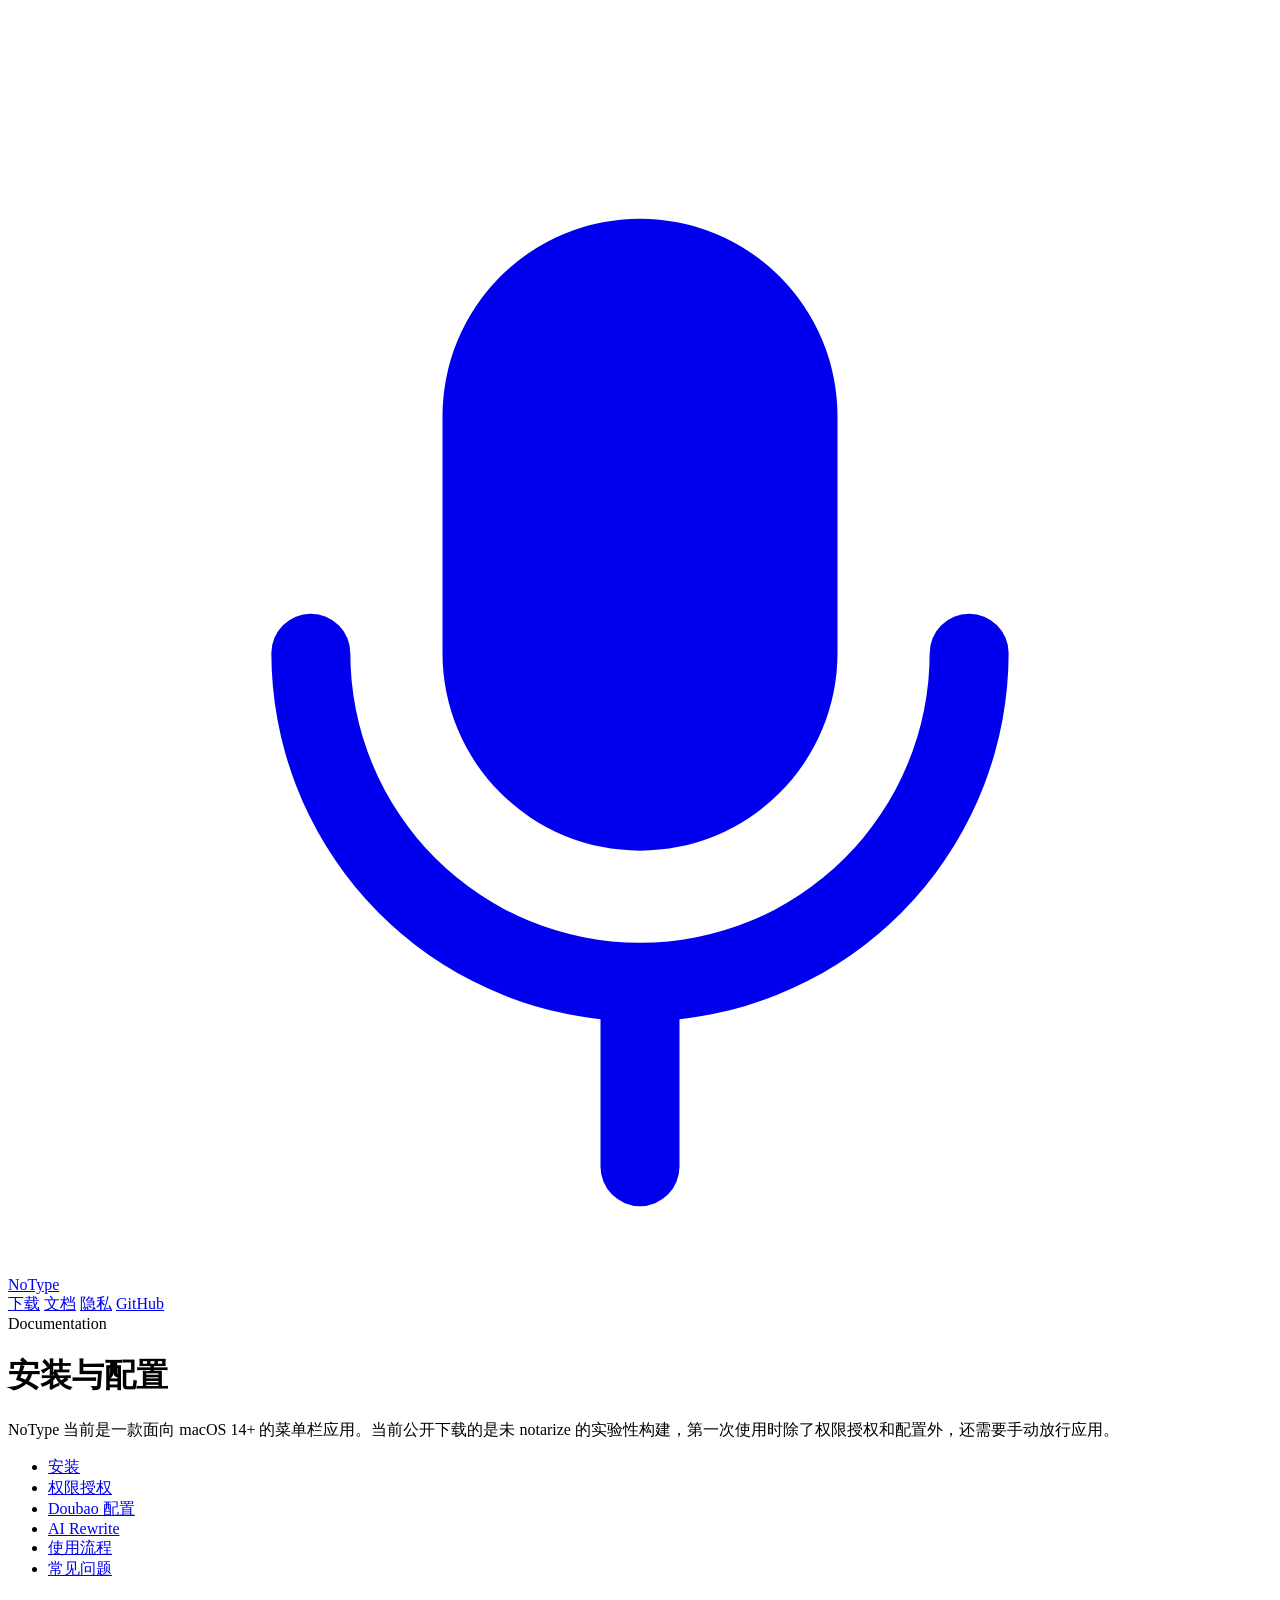
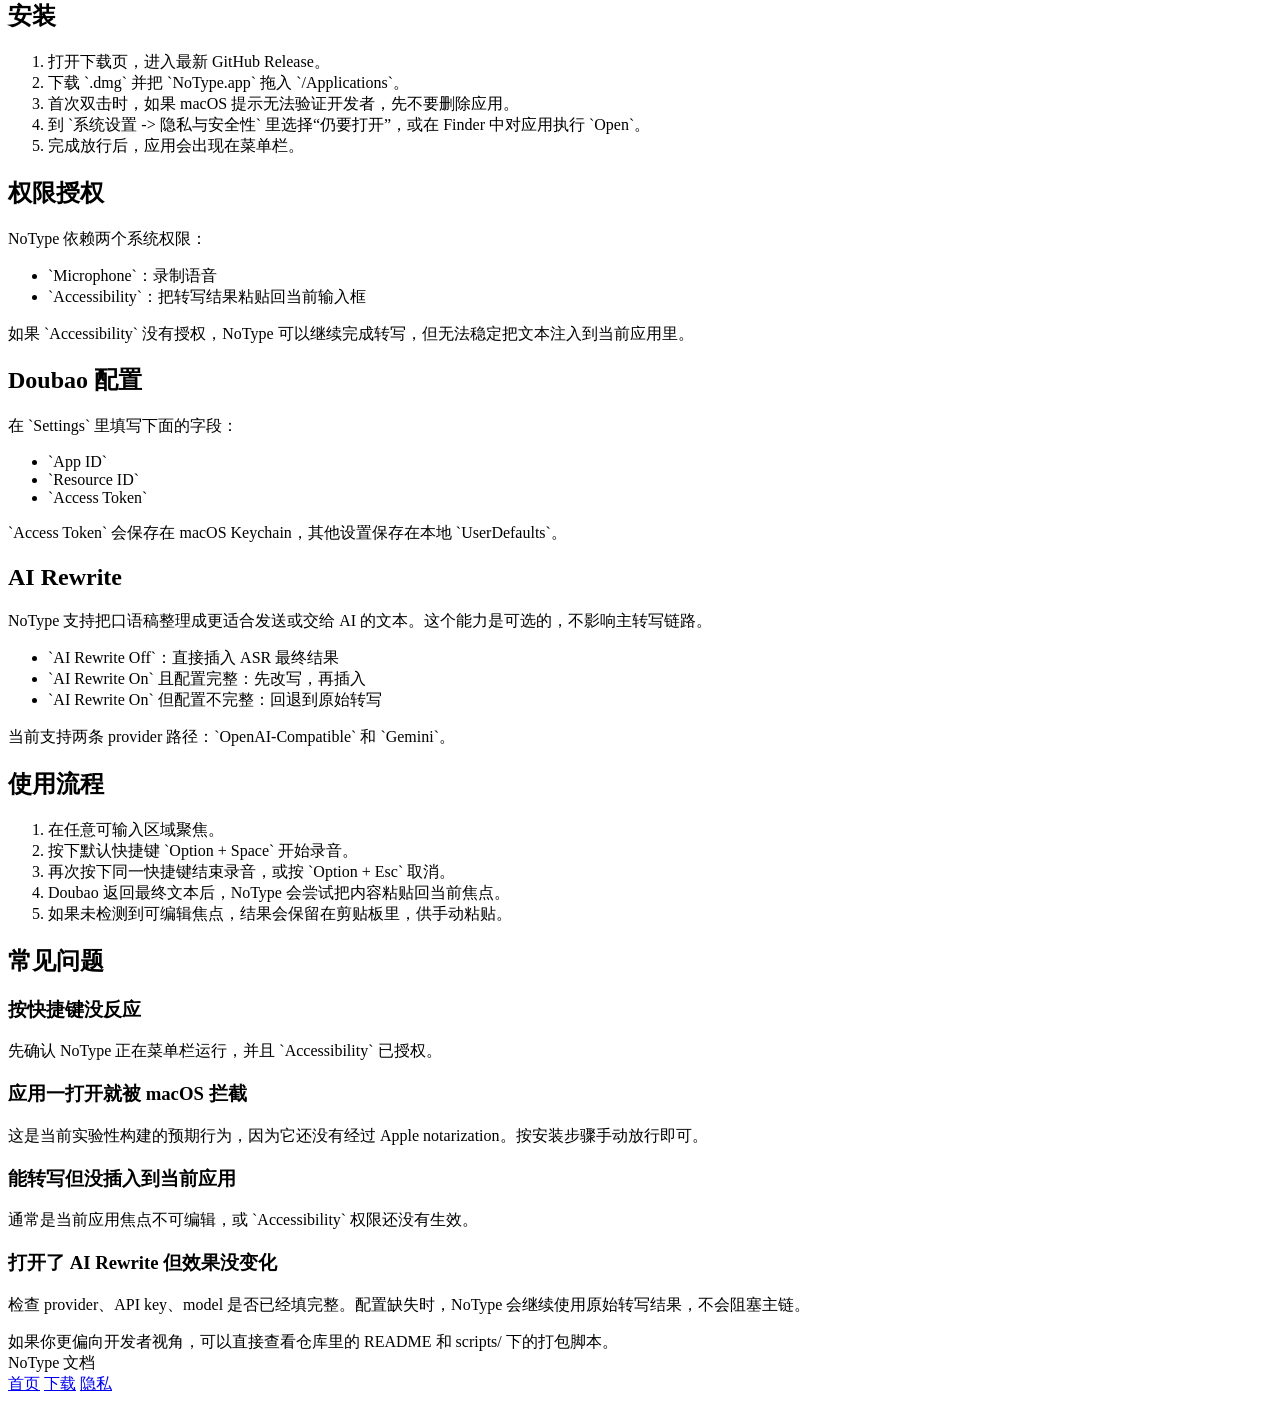
==== site/docs/index.html @ cd1857f2 "Prepare NoType 1.0.0 experimental release" ====
<!DOCTYPE html>
<html lang="zh-CN">
  <head>
    <meta charset="UTF-8">
    <meta name="viewport" content="width=device-width, initial-scale=1.0">
    <title>NoType 文档 | 安装、权限与配置</title>
    <meta name="description" content="NoType 的安装、权限授权、Doubao 配置和 AI Rewrite 配置说明。">
    <link rel="stylesheet" href="/styles.css">
  </head>
  <body>
    <header class="site-header">
      <div class="site-shell">
        <a class="brand" href="/">
          <span class="brand-mark" aria-hidden="true">
            <svg viewBox="0 0 24 24" fill="none">
              <path d="M12 4a3.75 3.75 0 0 1 3.75 3.75v4.5a3.75 3.75 0 1 1-7.5 0v-4.5A3.75 3.75 0 0 1 12 4Z" fill="currentColor"/>
              <path d="M5.75 11.5a.75.75 0 0 1 .75.75 5.5 5.5 0 1 0 11 0 .75.75 0 0 1 1.5 0 7 7 0 0 1-6.25 6.95V22a.75.75 0 0 1-1.5 0v-2.8A7 7 0 0 1 5 12.25a.75.75 0 0 1 .75-.75Z" fill="currentColor"/>
            </svg>
          </span>
          <span>NoType</span>
        </a>
        <nav class="site-nav">
          <a href="/download/">下载</a>
          <a href="/docs/">文档</a>
          <a href="/privacy/">隐私</a>
          <a href="https://github.com/yahuo/NoType" target="_blank" rel="noreferrer">GitHub</a>
        </nav>
      </div>
    </header>

    <main class="page">
      <div class="site-shell">
        <span class="eyebrow">Documentation</span>
        <h1>安装与配置</h1>
        <p class="lead">NoType 当前是一款面向 macOS 14+ 的菜单栏应用。当前公开下载的是未 notarize 的实验性构建，第一次使用时除了权限授权和配置外，还需要手动放行应用。</p>

        <div class="docs-grid">
          <aside class="panel side-nav">
            <ul>
              <li><a href="#install">安装</a></li>
              <li><a href="#permissions">权限授权</a></li>
              <li><a href="#doubao">Doubao 配置</a></li>
              <li><a href="#rewrite">AI Rewrite</a></li>
              <li><a href="#workflow">使用流程</a></li>
              <li><a href="#troubleshooting">常见问题</a></li>
            </ul>
          </aside>

          <div>
            <section class="panel doc-block" id="install">
              <h2>安装</h2>
              <ol class="list">
                <li>打开下载页，进入最新 GitHub Release。</li>
                <li>下载 `.dmg` 并把 `NoType.app` 拖入 `/Applications`。</li>
                <li>首次双击时，如果 macOS 提示无法验证开发者，先不要删除应用。</li>
                <li>到 `系统设置 -> 隐私与安全性` 里选择“仍要打开”，或在 Finder 中对应用执行 `Open`。</li>
                <li>完成放行后，应用会出现在菜单栏。</li>
              </ol>
            </section>

            <section class="panel doc-block" id="permissions">
              <h2>权限授权</h2>
              <p>NoType 依赖两个系统权限：</p>
              <ul class="list">
                <li>`Microphone`：录制语音</li>
                <li>`Accessibility`：把转写结果粘贴回当前输入框</li>
              </ul>
              <p>如果 `Accessibility` 没有授权，NoType 可以继续完成转写，但无法稳定把文本注入到当前应用里。</p>
            </section>

            <section class="panel doc-block" id="doubao">
              <h2>Doubao 配置</h2>
              <p>在 `Settings` 里填写下面的字段：</p>
              <ul class="list">
                <li>`App ID`</li>
                <li>`Resource ID`</li>
                <li>`Access Token`</li>
              </ul>
              <p>`Access Token` 会保存在 macOS Keychain，其他设置保存在本地 `UserDefaults`。</p>
            </section>

            <section class="panel doc-block" id="rewrite">
              <h2>AI Rewrite</h2>
              <p>NoType 支持把口语稿整理成更适合发送或交给 AI 的文本。这个能力是可选的，不影响主转写链路。</p>
              <ul class="list">
                <li>`AI Rewrite Off`：直接插入 ASR 最终结果</li>
                <li>`AI Rewrite On` 且配置完整：先改写，再插入</li>
                <li>`AI Rewrite On` 但配置不完整：回退到原始转写</li>
              </ul>
              <p>当前支持两条 provider 路径：`OpenAI-Compatible` 和 `Gemini`。</p>
            </section>

            <section class="panel doc-block" id="workflow">
              <h2>使用流程</h2>
              <ol class="list">
                <li>在任意可输入区域聚焦。</li>
                <li>按下默认快捷键 `Option + Space` 开始录音。</li>
                <li>再次按下同一快捷键结束录音，或按 `Option + Esc` 取消。</li>
                <li>Doubao 返回最终文本后，NoType 会尝试把内容粘贴回当前焦点。</li>
                <li>如果未检测到可编辑焦点，结果会保留在剪贴板里，供手动粘贴。</li>
              </ol>
            </section>

            <section class="panel doc-block" id="troubleshooting">
              <h2>常见问题</h2>
              <h3>按快捷键没反应</h3>
              <p>先确认 NoType 正在菜单栏运行，并且 `Accessibility` 已授权。</p>

              <h3>应用一打开就被 macOS 拦截</h3>
              <p>这是当前实验性构建的预期行为，因为它还没有经过 Apple notarization。按安装步骤手动放行即可。</p>

              <h3>能转写但没插入到当前应用</h3>
              <p>通常是当前应用焦点不可编辑，或 `Accessibility` 权限还没有生效。</p>

              <h3>打开了 AI Rewrite 但效果没变化</h3>
              <p>检查 provider、API key、model 是否已经填完整。配置缺失时，NoType 会继续使用原始转写结果，不会阻塞主链。</p>

              <div class="code">如果你更偏向开发者视角，可以直接查看仓库里的 README 和 scripts/ 下的打包脚本。</div>
            </section>
          </div>
        </div>
      </div>
    </main>

    <footer class="site-footer">
      <div class="site-shell">
        <span>NoType 文档</span>
        <div class="footer-links">
          <a href="/">首页</a>
          <a href="/download/">下载</a>
          <a href="/privacy/">隐私</a>
        </div>
      </div>
    </footer>
  </body>
</html>
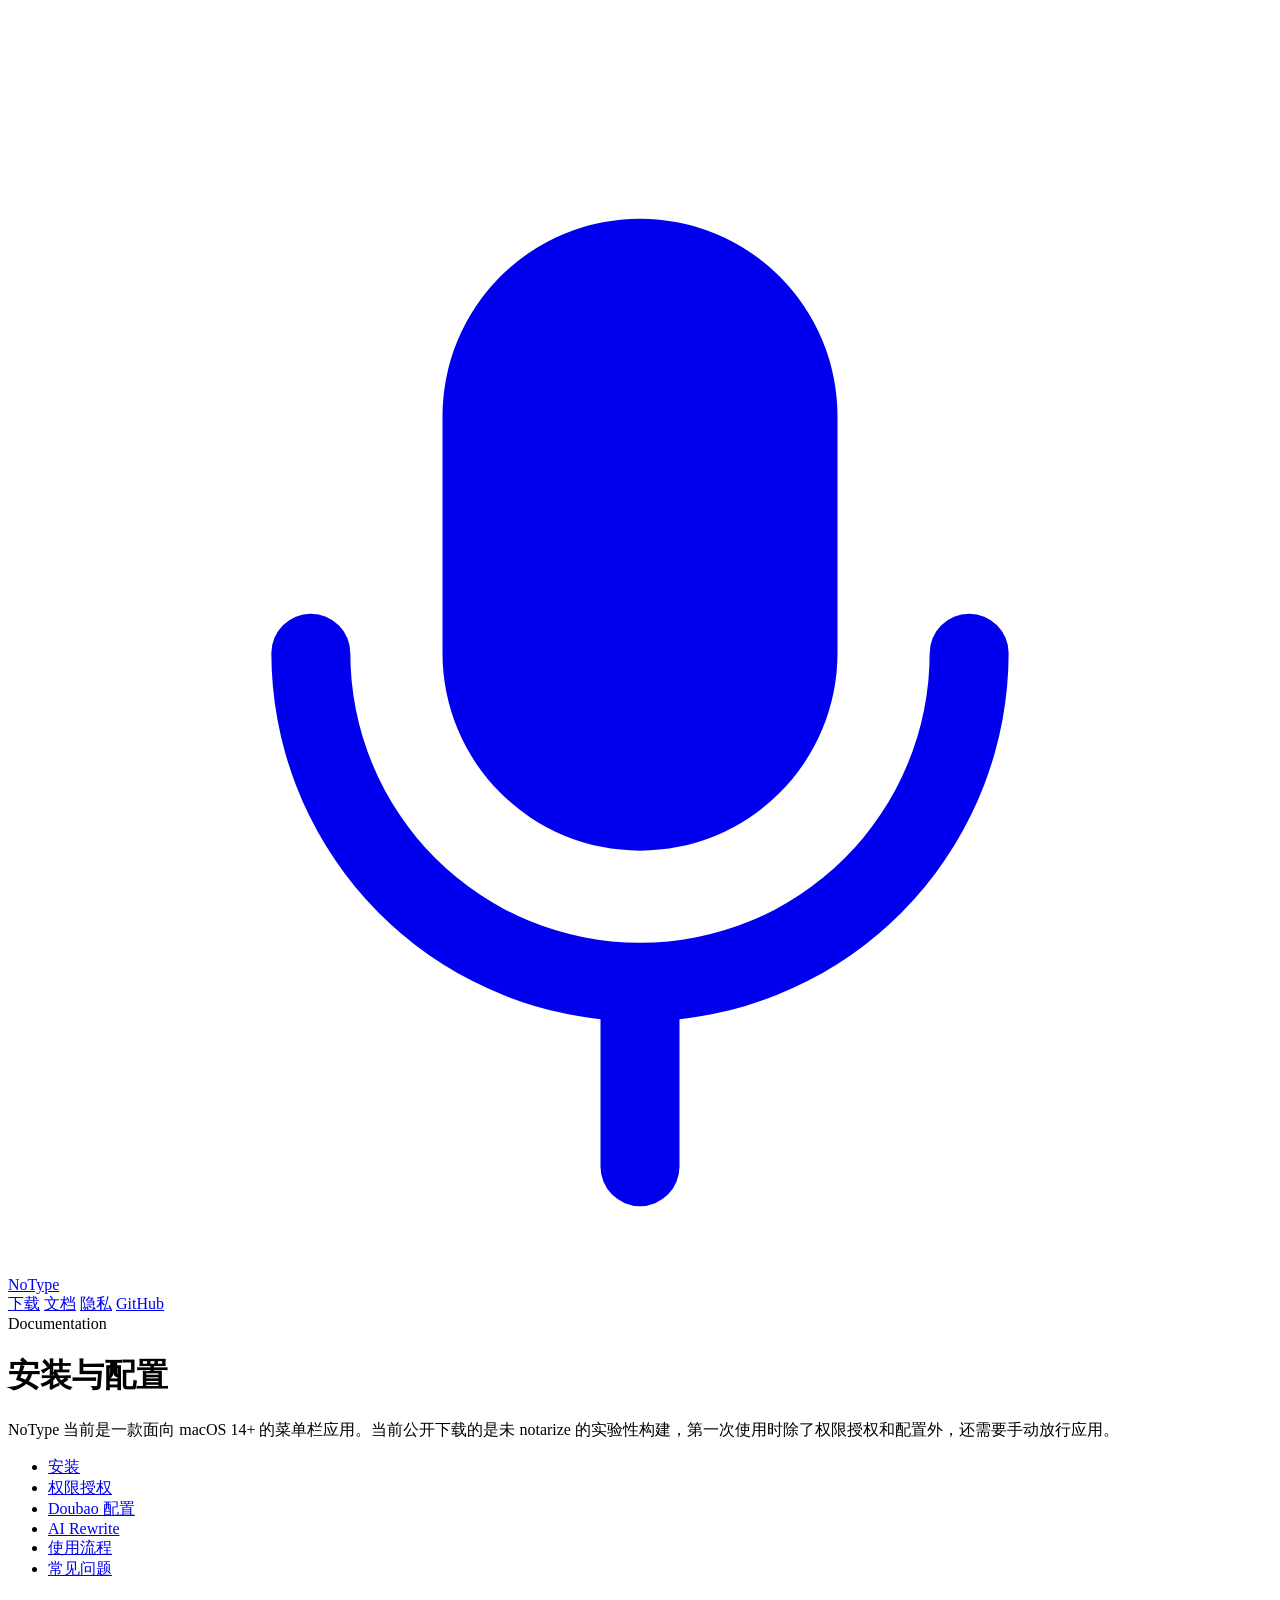
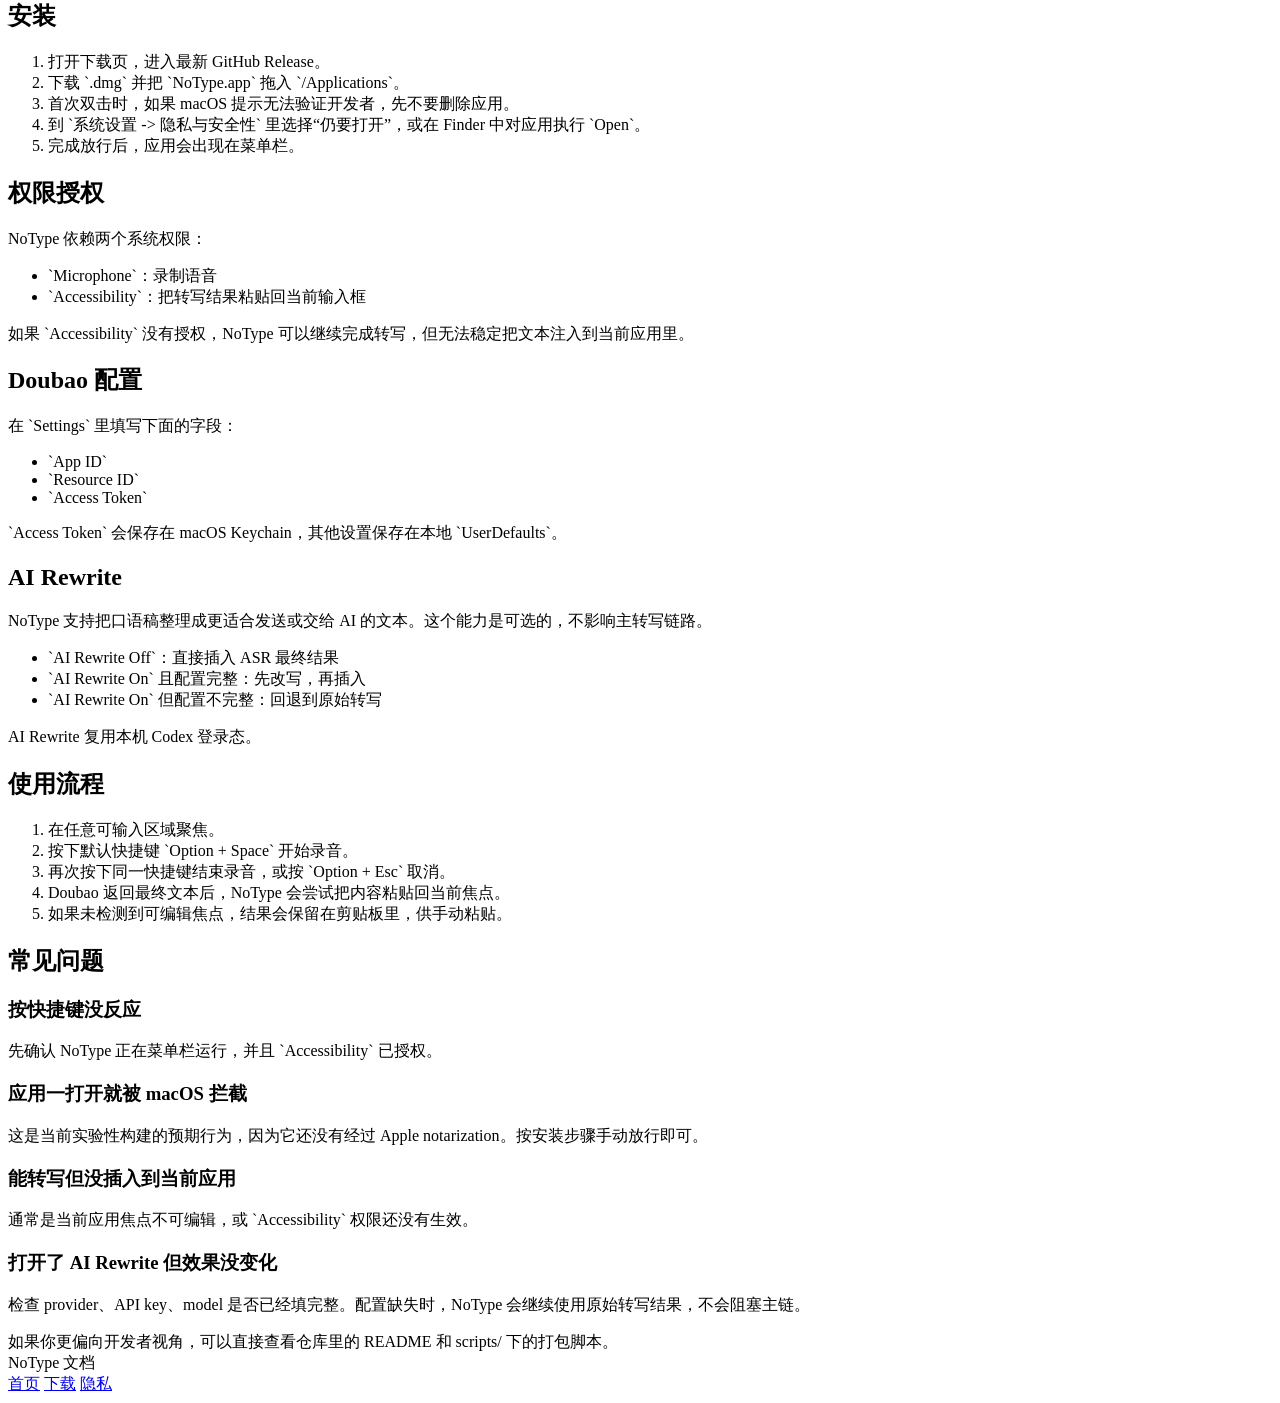
==== commit ff2b11eb: "Add OpenAI streaming ASR provider" ====
--- a/site/docs/index.html
+++ b/site/docs/index.html
@@ -87,7 +87,7 @@
                 <li>`AI Rewrite On` 且配置完整：先改写，再插入</li>
                 <li>`AI Rewrite On` 但配置不完整：回退到原始转写</li>
               </ul>
-              <p>当前支持两条 provider 路径：`OpenAI-Compatible` 和 `Gemini`。</p>
+              <p>AI Rewrite 复用本机 Codex 登录态。</p>
             </section>
 
             <section class="panel doc-block" id="workflow">
